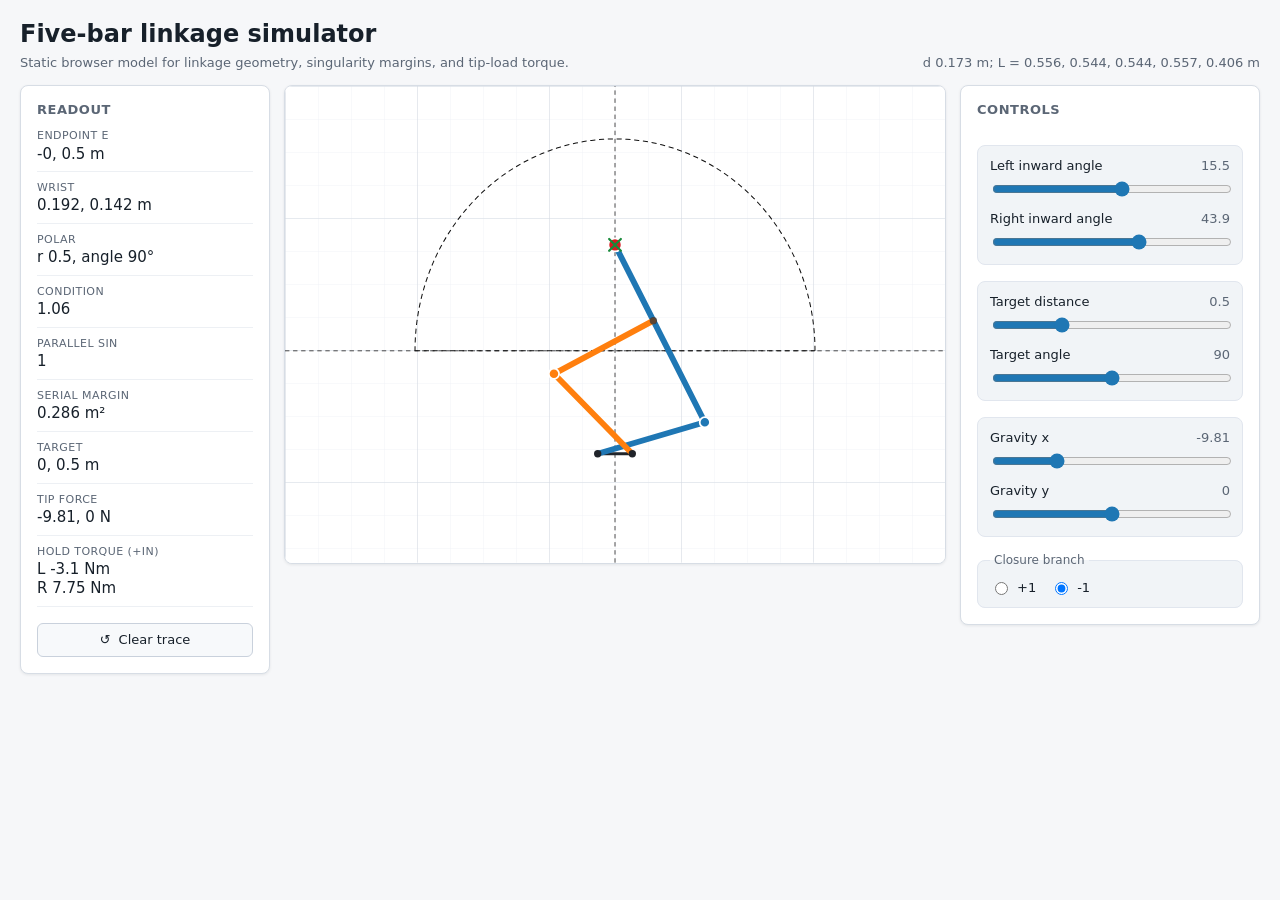
==== index.html @ baa2a6db "Add static web simulator" ====
<!doctype html>
<html lang="en">
  <head>
    <meta charset="utf-8" />
    <meta http-equiv="refresh" content="0; url=./web/" />
    <meta name="viewport" content="width=device-width, initial-scale=1" />
    <title>Five-bar linkage simulator</title>
  </head>
  <body>
    <p><a href="./web/">Open the five-bar linkage simulator</a></p>
  </body>
</html>
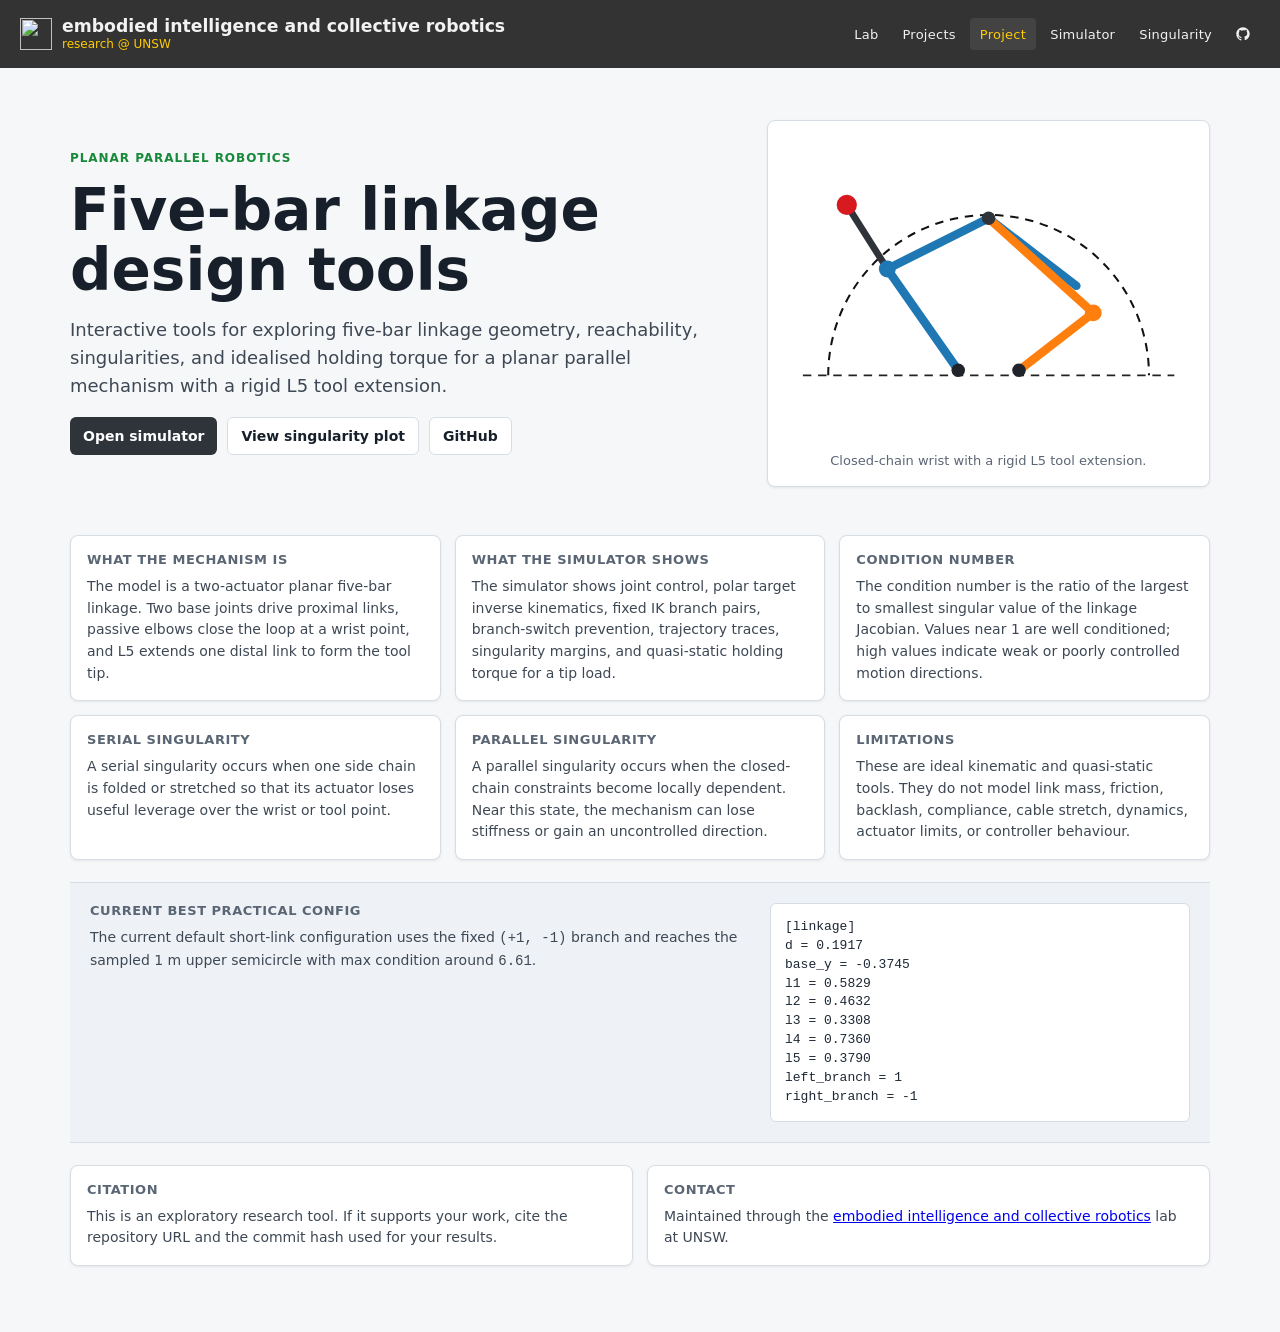
==== commit 394ae1ea: "Add research landing page" ====
--- a/index.html
+++ b/index.html
@@ -2,11 +2,172 @@
 <html lang="en">
   <head>
     <meta charset="utf-8" />
-    <meta http-equiv="refresh" content="0; url=./web/" />
     <meta name="viewport" content="width=device-width, initial-scale=1" />
-    <title>Five-bar linkage simulator</title>
+    <meta
+      name="description"
+      content="Interactive five-bar linkage simulator, singularity visualisation, and configuration search tools for planar parallel robotics."
+    />
+    <meta
+      name="keywords"
+      content="five-bar linkage, fivebar linkage, planar parallel robot, parallel mechanism, linkage kinematics, singularity analysis, condition number, static torque, mechanism design, robotics simulator"
+    />
+    <meta property="og:title" content="Five-bar linkage design tools" />
+    <meta
+      property="og:description"
+      content="Research tools for five-bar linkage geometry, reachability, singularities, and idealised holding torque."
+    />
+    <meta property="og:type" content="website" />
+    <meta property="og:url" content="https://unswei.github.io/fivebar/" />
+    <link rel="canonical" href="https://unswei.github.io/fivebar/" />
+    <link rel="stylesheet" href="./web/styles.css" />
+    <title>Five-bar linkage design tools</title>
   </head>
   <body>
-    <p><a href="./web/">Open the five-bar linkage simulator</a></p>
+    <header class="lab-header">
+      <a class="lab-brand" href="https://unswei.github.io/" title="embodied intelligence and collective robotics">
+        <img src="https://unswei.github.io/images/eicrl-logo-32x32.png" alt="" width="32" height="32" />
+        <span class="lab-brand-copy">
+          <strong class="lab-title">embodied intelligence and collective robotics</strong>
+          <small class="lab-subtitle">research @ UNSW</small>
+        </span>
+      </a>
+      <nav class="lab-nav" aria-label="Five-bar tools">
+        <a href="https://unswei.github.io/">Lab</a>
+        <a href="https://unswei.github.io/projects/">Projects</a>
+        <a class="active" href="./">Project</a>
+        <a href="./web/">Simulator</a>
+        <a href="./web/singularity.html">Singularity</a>
+        <a class="lab-nav-icon" href="https://github.com/unswei/fivebar" aria-label="Five-bar GitHub repository" title="GitHub repository">
+          <svg viewBox="0 0 24 24" aria-hidden="true" width="18" height="18">
+            <path d="M12 .5C5.65.5.5 5.65.5 12c0 5.1 3.29 9.41 7.86 10.94.58.11.79-.25.79-.56v-2.16c-3.2.7-3.87-1.37-3.87-1.37-.52-1.33-1.28-1.69-1.28-1.69-1.05-.72.08-.7.08-.7 1.16.08 1.77 1.19 1.77 1.19 1.03 1.76 2.7 1.25 3.36.96.1-.75.4-1.25.73-1.54-2.55-.29-5.23-1.28-5.23-5.68 0-1.25.45-2.28 1.18-3.08-.12-.29-.51-1.46.11-3.04 0 0 .96-.31 3.16 1.18A10.9 10.9 0 0 1 12 5.56c.98 0 1.95.13 2.86.38 2.19-1.49 3.15-1.18 3.15-1.18.63 1.58.23 2.75.12 3.04.73.8 1.17 1.83 1.17 3.08 0 4.42-2.69 5.39-5.25 5.68.41.35.78 1.05.78 2.12v3.14c0 .31.21.67.8.56A11.52 11.52 0 0 0 23.5 12C23.5 5.65 18.35.5 12 .5Z" />
+          </svg>
+        </a>
+      </nav>
+    </header>
+
+    <main class="landing-shell">
+      <section class="landing-hero">
+        <div class="landing-copy">
+          <p class="eyebrow">Planar parallel robotics</p>
+          <h1>Five-bar linkage design tools</h1>
+          <p class="landing-lede">
+            Interactive tools for exploring five-bar linkage geometry, reachability,
+            singularities, and idealised holding torque for a planar parallel mechanism
+            with a rigid L5 tool extension.
+          </p>
+          <div class="landing-actions">
+            <a class="primary-action" href="./web/">Open simulator</a>
+            <a class="secondary-action" href="./web/singularity.html">View singularity plot</a>
+            <a class="secondary-action" href="https://github.com/unswei/fivebar">GitHub</a>
+          </div>
+        </div>
+        <figure class="mechanism-figure" aria-label="Five-bar linkage schematic">
+          <svg viewBox="-120 -95 240 180" role="img">
+            <title>Five-bar linkage schematic</title>
+            <path class="target-arc" d="M -95 45 A 95 95 0 0 1 95 45" />
+            <path class="axis-line" d="M -110 45 L 110 45" />
+            <path class="left-link" d="M -18 42 L -60 -18 L 0 -48 L 52 -8" />
+            <path class="right-link" d="M 18 42 L 62 8 L 0 -48" />
+            <path class="tool-link" d="M -60 -18 L -84 -56" />
+            <circle cx="-18" cy="42" r="4" />
+            <circle cx="18" cy="42" r="4" />
+            <circle class="node-blue" cx="-60" cy="-18" r="5" />
+            <circle class="node-orange" cx="62" cy="8" r="5" />
+            <circle class="node-wrist" cx="0" cy="-48" r="4" />
+            <circle class="node-tip" cx="-84" cy="-56" r="6" />
+          </svg>
+          <figcaption>Closed-chain wrist with a rigid L5 tool extension.</figcaption>
+        </figure>
+      </section>
+
+      <section class="landing-grid">
+        <article>
+          <h2>What the mechanism is</h2>
+          <p>
+            The model is a two-actuator planar five-bar linkage. Two base joints drive
+            proximal links, passive elbows close the loop at a wrist point, and L5 extends
+            one distal link to form the tool tip.
+          </p>
+        </article>
+        <article>
+          <h2>What the simulator shows</h2>
+          <p>
+            The simulator shows joint control, polar target inverse kinematics, fixed IK
+            branch pairs, branch-switch prevention, trajectory traces, singularity margins,
+            and quasi-static holding torque for a tip load.
+          </p>
+        </article>
+        <article>
+          <h2>Condition number</h2>
+          <p>
+            The condition number is the ratio of the largest to smallest singular value of
+            the linkage Jacobian. Values near 1 are well conditioned; high values indicate
+            weak or poorly controlled motion directions.
+          </p>
+        </article>
+        <article>
+          <h2>Serial singularity</h2>
+          <p>
+            A serial singularity occurs when one side chain is folded or stretched so that
+            its actuator loses useful leverage over the wrist or tool point.
+          </p>
+        </article>
+        <article>
+          <h2>Parallel singularity</h2>
+          <p>
+            A parallel singularity occurs when the closed-chain constraints become locally
+            dependent. Near this state, the mechanism can lose stiffness or gain an
+            uncontrolled direction.
+          </p>
+        </article>
+        <article>
+          <h2>Limitations</h2>
+          <p>
+            These are ideal kinematic and quasi-static tools. They do not model link mass,
+            friction, backlash, compliance, cable stretch, dynamics, actuator limits, or
+            controller behaviour.
+          </p>
+        </article>
+      </section>
+
+      <section class="config-band">
+        <div>
+          <h2>Current best practical config</h2>
+          <p>
+            The current default short-link configuration uses the fixed
+            <code>(+1, -1)</code> branch and reaches the sampled 1 m upper semicircle with
+            max condition around <code>6.61</code>.
+          </p>
+        </div>
+        <pre><code>[linkage]
+d = 0.1917
+base_y = -0.3745
+l1 = 0.5829
+l2 = 0.4632
+l3 = 0.3308
+l4 = 0.7360
+l5 = 0.3790
+left_branch = 1
+right_branch = -1</code></pre>
+      </section>
+
+      <section class="landing-grid compact">
+        <article>
+          <h2>Citation</h2>
+          <p>
+            This is an exploratory research tool. If it supports your work, cite the
+            repository URL and the commit hash used for your results.
+          </p>
+        </article>
+        <article>
+          <h2>Contact</h2>
+          <p>
+            Maintained through the
+            <a href="https://unswei.github.io/">embodied intelligence and collective robotics</a>
+            lab at UNSW.
+          </p>
+        </article>
+      </section>
+    </main>
   </body>
 </html>
--- a/web/styles.css
+++ b/web/styles.css
@@ -0,0 +1,718 @@
+:root {
+  color-scheme: light;
+  --bg: #f6f7f9;
+  --panel: #ffffff;
+  --panel-muted: #f1f4f7;
+  --text: #17202a;
+  --muted: #5b6675;
+  --border: #d7dde5;
+  --blue: #1f77b4;
+  --orange: #ff7f0e;
+  --green: #178a39;
+  --red: #d71920;
+  --purple: #8d65c5;
+  --shadow: 0 1px 3px rgba(16, 24, 40, 0.08);
+  font-family:
+    Inter, ui-sans-serif, system-ui, -apple-system, BlinkMacSystemFont, "Segoe UI", sans-serif;
+}
+
+* {
+  box-sizing: border-box;
+}
+
+body {
+  margin: 0;
+  min-height: 100vh;
+  background: var(--bg);
+  color: var(--text);
+}
+
+.lab-header {
+  display: flex;
+  align-items: center;
+  justify-content: space-between;
+  gap: 24px;
+  min-height: 68px;
+  padding: 10px 20px;
+  background: #333333;
+  color: #f2f2f2;
+}
+
+.lab-brand {
+  display: flex;
+  align-items: center;
+  gap: 10px;
+  min-width: 0;
+  font-family: Oswald, Inter, "Segoe UI", system-ui, -apple-system, Arial, sans-serif;
+  color: inherit;
+  text-decoration: none;
+}
+
+.lab-brand img {
+  flex: 0 0 auto;
+}
+
+.lab-brand-copy {
+  display: grid;
+  gap: 1px;
+  min-width: 0;
+}
+
+.lab-title {
+  overflow: hidden;
+  font-size: clamp(15px, 1.35vw, 20px);
+  font-weight: 680;
+  line-height: 1.12;
+  text-overflow: ellipsis;
+  white-space: nowrap;
+}
+
+.lab-subtitle {
+  color: #ffcc00;
+  font-size: 12px;
+  line-height: 1.1;
+}
+
+.lab-nav {
+  display: flex;
+  align-items: center;
+  gap: 4px;
+  flex-wrap: wrap;
+  justify-content: flex-end;
+}
+
+.lab-nav a {
+  display: inline-flex;
+  align-items: center;
+  justify-content: center;
+  min-height: 32px;
+  color: #f2f2f2;
+  border-radius: 4px;
+  padding: 7px 10px;
+  font-size: 13px;
+  font-weight: 500;
+  line-height: 1;
+  letter-spacing: 0.02em;
+  text-decoration: none;
+}
+
+.lab-nav a:hover,
+.lab-nav a.active {
+  color: #ffcc00;
+  background: rgba(255, 255, 255, 0.08);
+}
+
+.lab-nav-icon {
+  width: 34px;
+  padding: 7px;
+}
+
+.lab-nav-icon svg {
+  display: block;
+  fill: currentColor;
+}
+
+.app-shell {
+  width: min(1680px, 100%);
+  margin: 0 auto;
+  padding: 20px;
+}
+
+.landing-shell {
+  width: min(1180px, 100%);
+  margin: 0 auto;
+  padding: 26px 20px 48px;
+}
+
+.landing-hero {
+  display: grid;
+  grid-template-columns: minmax(0, 1.2fr) minmax(320px, 0.8fr);
+  gap: 32px;
+  align-items: center;
+  padding: 26px 0 30px;
+}
+
+.landing-copy {
+  display: grid;
+  gap: 16px;
+}
+
+.eyebrow {
+  color: var(--green);
+  font-size: 12px;
+  font-weight: 720;
+  letter-spacing: 0.08em;
+  text-transform: uppercase;
+}
+
+.landing-hero h1 {
+  max-width: 760px;
+  font-size: clamp(34px, 5vw, 58px);
+  line-height: 1.02;
+}
+
+.landing-lede {
+  max-width: 760px;
+  color: #3e4854;
+  font-size: 18px;
+  line-height: 1.55;
+}
+
+.landing-actions {
+  display: flex;
+  flex-wrap: wrap;
+  gap: 10px;
+  margin-top: 2px;
+}
+
+.primary-action,
+.secondary-action {
+  display: inline-flex;
+  align-items: center;
+  justify-content: center;
+  min-height: 38px;
+  border-radius: 6px;
+  padding: 9px 13px;
+  font-size: 14px;
+  font-weight: 650;
+  text-decoration: none;
+}
+
+.primary-action {
+  color: white;
+  background: #2f343b;
+}
+
+.secondary-action {
+  color: var(--text);
+  border: 1px solid var(--border);
+  background: white;
+}
+
+.mechanism-figure {
+  margin: 0;
+  padding: 18px;
+  border: 1px solid var(--border);
+  border-radius: 8px;
+  background: white;
+  box-shadow: var(--shadow);
+}
+
+.mechanism-figure svg {
+  display: block;
+  width: 100%;
+  height: auto;
+}
+
+.mechanism-figure figcaption {
+  margin-top: 10px;
+  color: var(--muted);
+  font-size: 13px;
+  text-align: center;
+}
+
+.mechanism-figure .target-arc {
+  fill: none;
+  stroke: #111;
+  stroke-width: 1.2;
+  stroke-dasharray: 5 4;
+}
+
+.mechanism-figure .axis-line {
+  stroke: #222;
+  stroke-width: 1.1;
+  stroke-dasharray: 5 4;
+}
+
+.mechanism-figure .left-link,
+.mechanism-figure .right-link,
+.mechanism-figure .tool-link {
+  fill: none;
+  stroke-linecap: round;
+  stroke-linejoin: round;
+}
+
+.mechanism-figure .left-link {
+  stroke: var(--blue);
+  stroke-width: 5;
+}
+
+.mechanism-figure .right-link {
+  stroke: var(--orange);
+  stroke-width: 5;
+}
+
+.mechanism-figure .tool-link {
+  stroke: #2f343b;
+  stroke-width: 4;
+}
+
+.mechanism-figure circle {
+  fill: #20242a;
+}
+
+.mechanism-figure .node-blue {
+  fill: var(--blue);
+}
+
+.mechanism-figure .node-orange {
+  fill: var(--orange);
+}
+
+.mechanism-figure .node-wrist {
+  fill: #2f343b;
+}
+
+.mechanism-figure .node-tip {
+  fill: var(--red);
+}
+
+.landing-grid {
+  display: grid;
+  grid-template-columns: repeat(3, minmax(0, 1fr));
+  gap: 14px;
+  margin: 18px 0;
+}
+
+.landing-grid article {
+  min-width: 0;
+  padding: 16px;
+  border: 1px solid var(--border);
+  border-radius: 8px;
+  background: white;
+  box-shadow: var(--shadow);
+}
+
+.landing-grid h2,
+.config-band h2 {
+  margin-bottom: 9px;
+}
+
+.landing-grid p,
+.config-band p {
+  color: #3e4854;
+  font-size: 14px;
+  line-height: 1.55;
+}
+
+.config-band {
+  display: grid;
+  grid-template-columns: minmax(0, 1fr) minmax(320px, 420px);
+  gap: 20px;
+  align-items: start;
+  margin: 22px 0;
+  padding: 20px;
+  border-top: 1px solid var(--border);
+  border-bottom: 1px solid var(--border);
+  background: #eef2f7;
+}
+
+.config-band pre {
+  margin: 0;
+  overflow-x: auto;
+  border: 1px solid var(--border);
+  border-radius: 6px;
+  padding: 14px;
+  background: white;
+  color: #1c2733;
+  font-size: 13px;
+  line-height: 1.45;
+}
+
+.compact {
+  grid-template-columns: repeat(2, minmax(0, 1fr));
+}
+
+.tool-heading {
+  display: flex;
+  align-items: flex-end;
+  justify-content: space-between;
+  gap: 24px;
+  margin-bottom: 14px;
+}
+
+h1,
+h2,
+p {
+  margin: 0;
+}
+
+h1 {
+  font-size: 24px;
+  font-weight: 680;
+  line-height: 1.2;
+}
+
+h2 {
+  font-size: 13px;
+  font-weight: 720;
+  text-transform: uppercase;
+  color: var(--muted);
+  letter-spacing: 0.04em;
+  margin-bottom: 12px;
+}
+
+.tool-heading p,
+.config-summary {
+  margin-top: 5px;
+  color: var(--muted);
+  font-size: 13px;
+  line-height: 1.35;
+}
+
+.config-summary {
+  text-align: right;
+  white-space: nowrap;
+}
+
+.workspace {
+  display: grid;
+  grid-template-columns: minmax(210px, 250px) minmax(480px, 1fr) minmax(230px, 300px);
+  gap: 14px;
+  align-items: start;
+}
+
+.readout-panel,
+.plot-panel,
+.control-panel {
+  background: var(--panel);
+  border: 1px solid var(--border);
+  border-radius: 8px;
+  box-shadow: var(--shadow);
+}
+
+.readout-panel,
+.control-panel {
+  padding: 16px;
+}
+
+.plot-panel {
+  overflow: hidden;
+}
+
+#plot {
+  display: block;
+  width: 100%;
+  height: auto;
+  aspect-ratio: 900 / 650;
+  background: white;
+}
+
+dl {
+  display: grid;
+  grid-template-columns: 1fr;
+  gap: 9px;
+  margin: 0 0 16px;
+}
+
+.metric {
+  display: grid;
+  gap: 2px;
+  padding-bottom: 8px;
+  border-bottom: 1px solid #edf0f4;
+}
+
+.metric dt {
+  color: var(--muted);
+  font-size: 11px;
+  line-height: 1.2;
+  text-transform: uppercase;
+  letter-spacing: 0.04em;
+}
+
+.metric dd {
+  margin: 0;
+  font-variant-numeric: tabular-nums;
+  font-size: 15px;
+  line-height: 1.25;
+}
+
+.control-panel {
+  display: grid;
+  gap: 16px;
+  align-content: start;
+}
+
+.control-group {
+  display: grid;
+  gap: 12px;
+  padding: 12px;
+  background: var(--panel-muted);
+  border: 1px solid #e1e6ee;
+  border-radius: 8px;
+}
+
+label {
+  display: grid;
+  grid-template-columns: 1fr auto;
+  gap: 6px 10px;
+  align-items: center;
+  font-size: 13px;
+  color: var(--text);
+}
+
+output {
+  min-width: 56px;
+  text-align: right;
+  color: var(--muted);
+  font-variant-numeric: tabular-nums;
+}
+
+input[type="range"] {
+  grid-column: 1 / -1;
+  width: 100%;
+  accent-color: var(--blue);
+}
+
+.branch-control {
+  display: flex;
+  gap: 14px;
+  margin: 0;
+  padding: 12px;
+  border: 1px solid #e1e6ee;
+  border-radius: 8px;
+  background: var(--panel-muted);
+}
+
+.branch-control-vertical {
+  display: grid;
+  gap: 10px;
+}
+
+.branch-control legend {
+  padding: 0 4px;
+  color: var(--muted);
+  font-size: 12px;
+}
+
+.branch-control label {
+  display: flex;
+  gap: 6px;
+}
+
+button {
+  display: inline-flex;
+  align-items: center;
+  justify-content: center;
+  gap: 8px;
+  width: 100%;
+  height: 34px;
+  border: 1px solid #c9d1dc;
+  border-radius: 6px;
+  background: #f7f9fb;
+  color: var(--text);
+  font: inherit;
+  font-size: 13px;
+  cursor: pointer;
+}
+
+button:hover {
+  background: #eef2f7;
+}
+
+.axis-line {
+  stroke: #222;
+  stroke-width: 1.1;
+  stroke-dasharray: 6 5;
+}
+
+.guide-line {
+  fill: none;
+  stroke: #111;
+  stroke-width: 1.4;
+  stroke-dasharray: 7 5;
+}
+
+.trace {
+  fill: none;
+  stroke: rgba(215, 25, 32, 0.32);
+  stroke-width: 2;
+}
+
+.base {
+  stroke: #20242a;
+  stroke-width: 4;
+}
+
+.left-link,
+.right-link {
+  fill: none;
+  stroke-width: 8;
+  stroke-linecap: round;
+  stroke-linejoin: round;
+}
+
+.left-link {
+  stroke: var(--blue);
+}
+
+.right-link {
+  stroke: var(--orange);
+}
+
+.node {
+  stroke: #ffffff;
+  stroke-width: 2.4;
+}
+
+.target {
+  stroke: var(--green);
+  stroke-width: 3;
+  stroke-linecap: round;
+}
+
+.unreachable {
+  color: #a43b00;
+}
+
+.singularity-layout {
+  display: grid;
+  grid-template-columns: minmax(560px, 1fr) minmax(260px, 340px);
+  gap: 14px;
+  align-items: start;
+}
+
+.singularity-plots {
+  display: grid;
+  grid-template-columns: repeat(2, minmax(0, 1fr));
+  gap: 14px;
+}
+
+.singularity-card,
+.singularity-side {
+  background: var(--panel);
+  border: 1px solid var(--border);
+  border-radius: 8px;
+  box-shadow: var(--shadow);
+}
+
+.singularity-card {
+  overflow: hidden;
+}
+
+.singularity-card h2,
+.singularity-side h2 {
+  padding: 14px 16px 0;
+}
+
+.singularity-card canvas {
+  display: block;
+  width: 100%;
+  aspect-ratio: 1 / 1;
+}
+
+.singularity-side {
+  display: grid;
+  gap: 16px;
+  padding: 16px;
+}
+
+.singularity-side h2 {
+  padding: 0;
+}
+
+.plot-note {
+  margin: 0;
+  color: var(--muted);
+  font-size: 13px;
+  line-height: 1.45;
+}
+
+select {
+  width: 100%;
+  height: 34px;
+  border: 1px solid #c9d1dc;
+  border-radius: 6px;
+  background: white;
+  color: var(--text);
+  font: inherit;
+  font-size: 13px;
+}
+
+.legend-stack {
+  display: grid;
+  gap: 8px;
+  font-size: 13px;
+}
+
+.legend-row {
+  display: flex;
+  align-items: center;
+  gap: 8px;
+}
+
+.swatch {
+  display: inline-block;
+  width: 18px;
+  height: 10px;
+  border: 1px solid rgba(0, 0, 0, 0.2);
+  border-radius: 2px;
+}
+
+@media (max-width: 980px) {
+  .app-shell {
+    padding: 12px;
+  }
+
+  .lab-header,
+  .tool-heading {
+    display: block;
+  }
+
+  .lab-nav {
+    justify-content: flex-start;
+    margin-top: 10px;
+  }
+
+  .lab-title {
+    white-space: normal;
+  }
+
+  .config-summary {
+    text-align: left;
+    white-space: normal;
+  }
+
+  .workspace,
+  .singularity-layout,
+  .singularity-plots,
+  .landing-hero,
+  .landing-grid,
+  .config-band,
+  .compact {
+    grid-template-columns: 1fr;
+  }
+
+  .landing-shell {
+    padding: 18px 12px 34px;
+  }
+
+  .landing-hero {
+    gap: 18px;
+    padding-top: 14px;
+  }
+
+  .landing-lede {
+    font-size: 16px;
+  }
+
+  .mechanism-figure {
+    padding: 12px;
+  }
+
+  .plot-panel {
+    order: 1;
+  }
+
+  .readout-panel {
+    order: 2;
+  }
+
+  .control-panel {
+    order: 3;
+  }
+
+  #plot {
+    min-height: 420px;
+  }
+}
